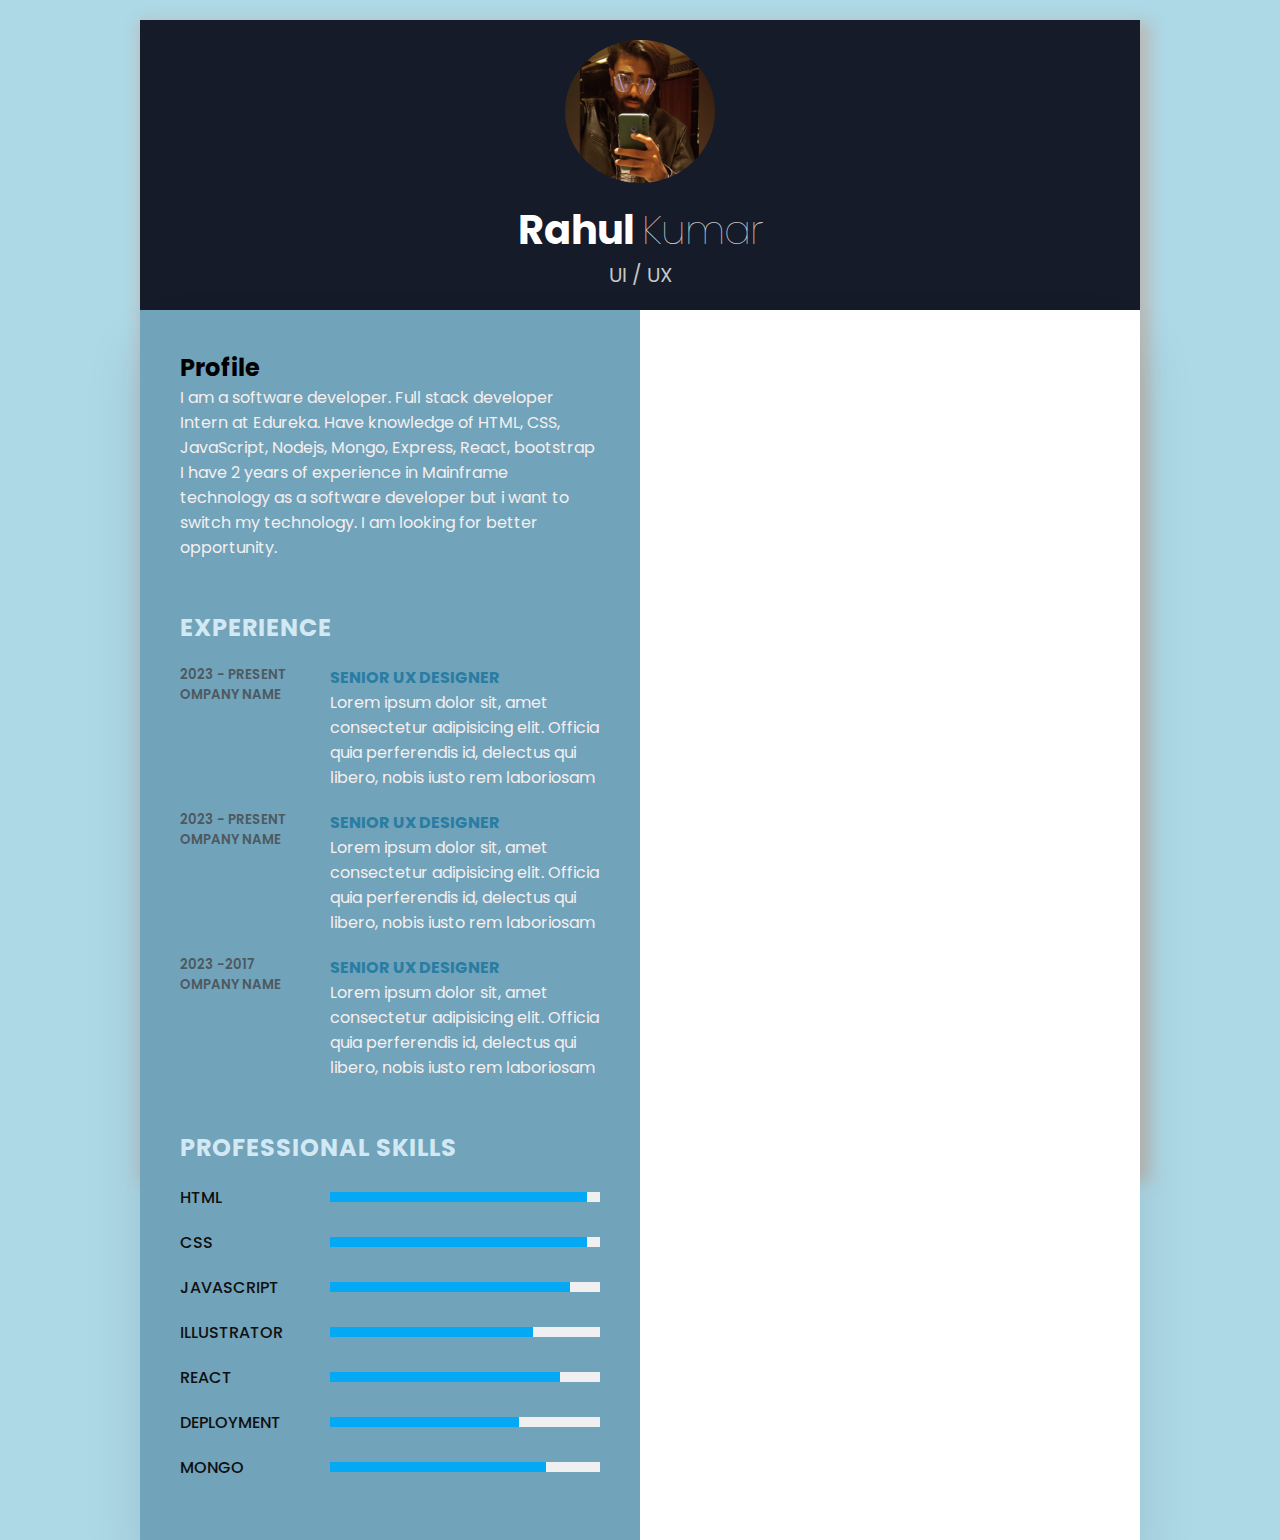
==== main.html @ c04d4c19 "add code" ====
<!DOCTYPE html>
<html lang="en">
<head>
    <meta charset="UTF-8">
    <meta name="viewport" content="width=device-width, initial-scale=1.0">
    <title>Main Document</title>
    <link rel="stylesheet" href="stylemain.css">
</head>
<body>

    <div class="main">
        <div class="top-section">
            <img src="rahulPM.jpg" class="profile" >
            <p class="r1">Rahul <span>Kumar</span></p>
            <p class="r2">UI / UX </p>
        </div>


    <div class="container">
        <div class="left-side">
            <div class="about">
                <h2 class="title">Profile</h2>
                <p>I am a software developer. Full stack developer Intern at Edureka. Have knowledge of HTML, CSS, JavaScript, Nodejs, Mongo, Express, React, bootstrap
                    I have 2 years of experience in Mainframe technology as a software developer but i want to switch my technology. I am looking for better opportunity.</p>
        
            </div>
            <div class="about">
                <h2 class="title2">experience</h2>
                <div class="box">
                  <div class="year-company">
                    <h5>2023 - Present</h5>
                    <h5>ompany Name</h5>
                  </div>
                  <div class="text">
                    <h4>senior UX designer</h4>
                    <p>Lorem ipsum dolor sit, amet consectetur adipisicing elit. Officia quia perferendis id, delectus qui libero, nobis iusto rem laboriosam</p>
                  </div>
                </div>
                <div class="box">
                    <div class="year-company">
                      <h5>2023 - Present</h5>
                      <h5>ompany Name</h5>
                    </div>
                    <div class="text">
                      <h4>senior UX designer</h4>
                      <p>Lorem ipsum dolor sit, amet consectetur adipisicing elit. Officia quia perferendis id, delectus qui libero, nobis iusto rem laboriosam</p>
                    </div>
                  </div>
                  <div class="box">
                    <div class="year-company">
                      <h5>2023 -2017</h5>
                      <h5>ompany Name</h5>
                    </div>
                    <div class="text">
                      <h4>senior UX designer</h4>
                      <p>Lorem ipsum dolor sit, amet consectetur adipisicing elit. Officia quia perferendis id, delectus qui libero, nobis iusto rem laboriosam</p>
                    </div>
                  </div>
               </div>

               <div class="about skills">
                <h2 class="title2">Professional Skills</h2>
                <div class="box">
                    <h4>HTML</h4>
                    <div class="percent">
                        <div style="width: 95%;"></div>
                    </div>
                </div>
                <div class="box">
                    <h4>CSS</h4>
                    <div class="percent">
                        <div style="width: 95%;"></div>
                    </div>
                </div>
                <div class="box">
                    <h4>JavaScript</h4>
                    <div class="percent">
                        <div style="width: 89%;"></div>
                    </div>
                </div>
                <div class="box">
                    <h4>Illustrator</h4>
                    <div class="percent">
                        <div style="width: 75%;"></div>
                    </div>
                </div>
                <div class="box">
                    <h4>React</h4>
                    <div class="percent">
                        <div style="width: 85%;"></div>
                    </div>
                </div>
                <div class="box">
                    <h4>Deployment</h4>
                    <div class="percent">
                        <div style="width: 70%;"></div>
                    </div>
                </div>
                <div class="box">
                    <h4>Mongo</h4>
                    <div class="percent">
                        <div style="width: 80%;"></div>
                    </div>
                </div>
               </div>

            


        </div>
        <div class="right-side"></div>
      </div>
</body>
</html>
---- stylemain.css ----
@import url('https://fonts.googleapis.com/css?family=Poppins:200,300,400,500,600,700,800,900&display=swap');
*{
    margin: 0;
    padding: 0;
    box-sizing: border-box;
    font-family: 'poppins' , sans-serif;
}
body{
    background: lightblue;
    display: flex;
    justify-content: center;
    align-items: center;
    min-height: 100vh;
}
.container{
    position: relative;
    width: 100%;
    max-width: 1000px;
    min-height: 1000px;
    background: #fff;
    display: grid;
    grid-template-columns: 1fr 1fr;
    box-shadow: 0 35px 55px rgba(0, 0, 0, 0.1);
}

.container .left-side{

position: relative;
background: #71a3ba;
padding: 40px;
}

.container .right-side{

    position: relative;
    background: #fff ;
    padding: 40px;
    }


    .main{
        height: 1150px;
        width: 1000px;
        background-color: white;
        box-shadow: 5px 7px 15px 5px #b9b9b6;
        margin: 20px auto;
    }
    .top-section{
        background-color: #151b29;
        text-align: center;
        padding: 20px;
    }
    .profile{
        width: 150px;
        border-radius: 50%;
    }
    .r1{
        color: white;
        font-size: 40px;
        font-weight: bold;
        margin: 0px;
        margin-top: 10px;
    }
    .r1 span{
        font-weight: 100;
        color: #c7c7c7;
    }
    
    .r2{
        font-size: 20px;
        color:  #c7c7c7;
    
    }

    .about{
        margin-bottom: 50px;
        
    }
    .about:last-child{
        margin-bottom: 0;
    }

    .title2{
        color: #d2e9f4;
        text-transform: uppercase;
        letter-spacing: 1px;
        margin-bottom: 10px;

    }
    p{

        color: #f5efef;
    }

    .about .box{
        display: flex;
        flex-direction: row;
        margin: 20px 0;
    }

    .about .box .year-company{
        min-width: 150px;
    }

    .about .box .year-company h5{
        text-transform: uppercase;
        color: #4e595f;
        font-weight: 600;
    }

    .about .box .text h4{
        text-transform: uppercase;
        color: #2a7da2;
        font-size: 16px;
    }

    .skills .box{
        position: relative;
        width: 100%;
        display: grid;
        grid-template-columns: 150px 1fr;
        justify-content: center;
        align-items: center;
    }

    .skills .box h4{
        text-transform: uppercase;
        color: #0f0f10;
        font-weight: 500;
    }

    .skills .box .percent{
        position: relative;
        width: 100%;
        height: 10px;
        background: #f0f0f0;
    }

    .skills .box .percent div{
        position: absolute;
        top: 0;
        left: 0;
        height: 100%;
        background: #03a9f4;
    }
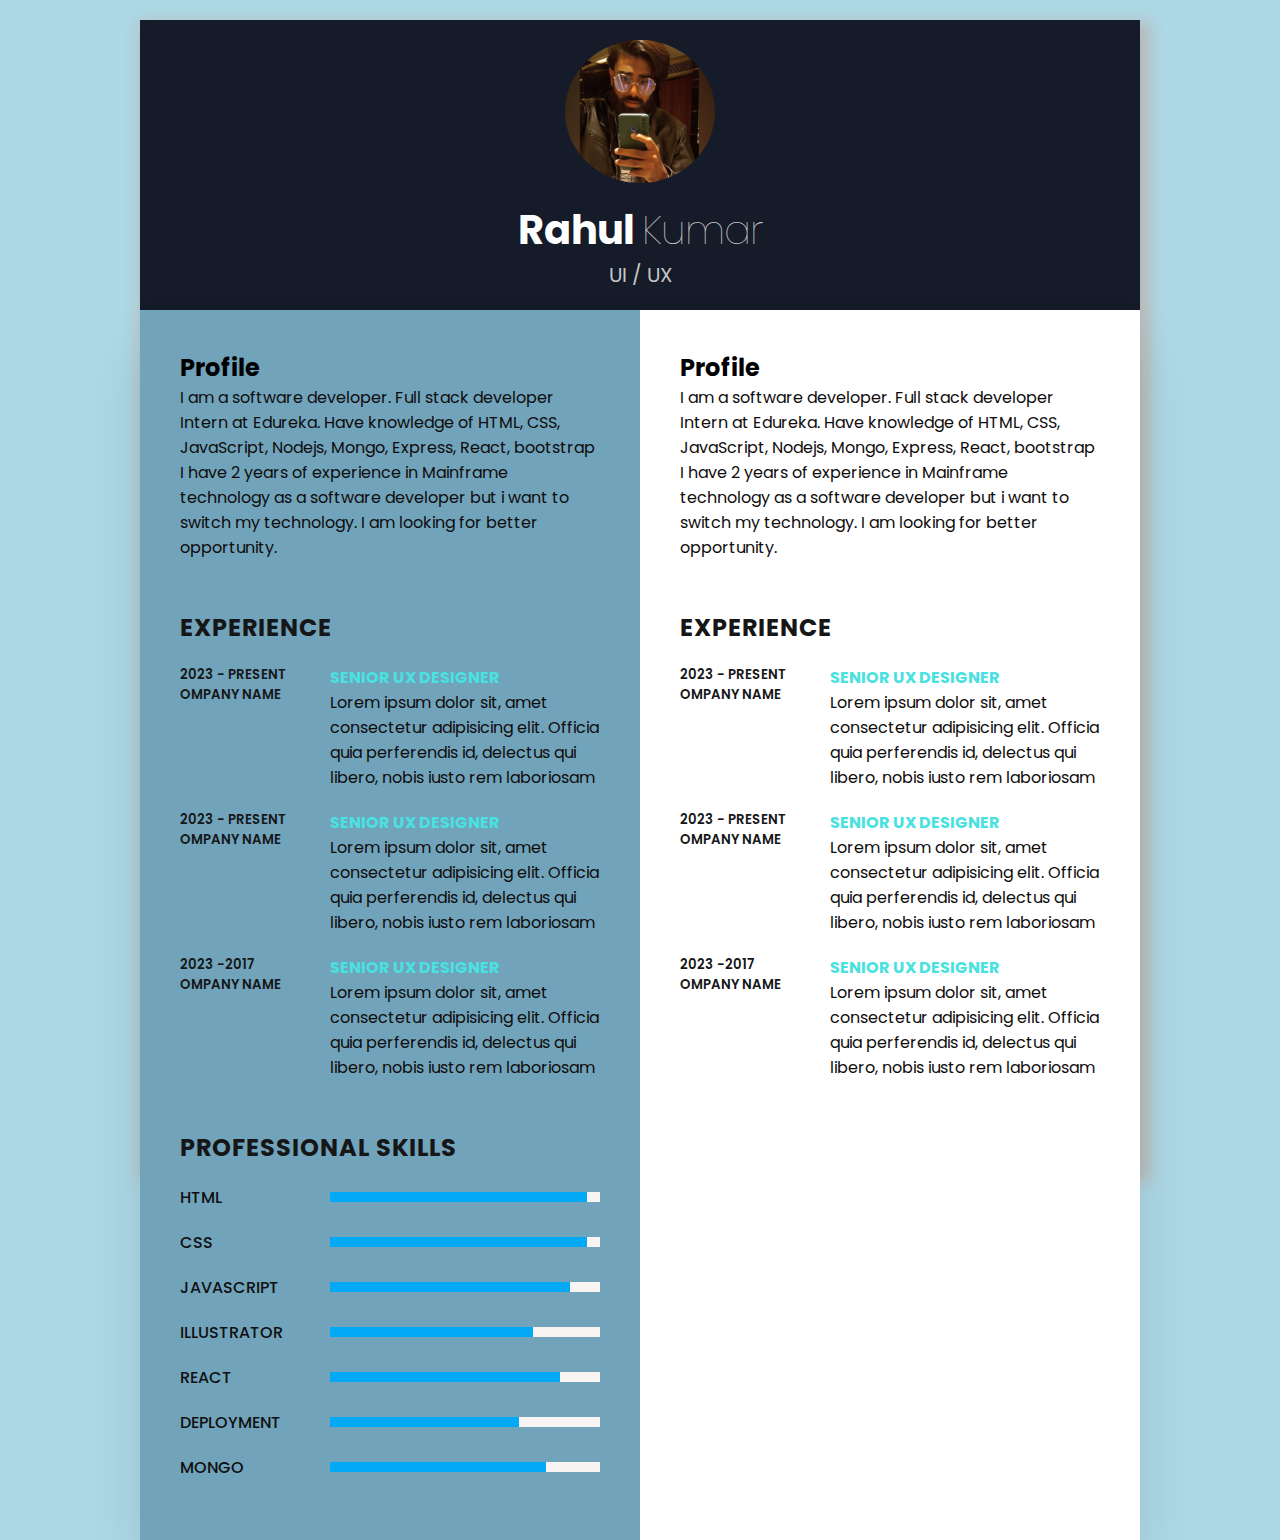
==== commit 76902715: "add" ====
--- a/main.html
+++ b/main.html
@@ -110,7 +110,48 @@
 
 
         </div>
-        <div class="right-side"></div>
+        <div class="right-side">
+            <div class="about">
+                <h2 class="title">Profile</h2>
+                <p>I am a software developer. Full stack developer Intern at Edureka. Have knowledge of HTML, CSS, JavaScript, Nodejs, Mongo, Express, React, bootstrap
+                    I have 2 years of experience in Mainframe technology as a software developer but i want to switch my technology. I am looking for better opportunity.</p>
+        
+            </div>
+            <div class="about">
+                <h2 class="title2">experience</h2>
+                <div class="box">
+                  <div class="year-company">
+                    <h5>2023 - Present</h5>
+                    <h5>ompany Name</h5>
+                  </div>
+                  <div class="text">
+                    <h4>senior UX designer</h4>
+                    <p>Lorem ipsum dolor sit, amet consectetur adipisicing elit. Officia quia perferendis id, delectus qui libero, nobis iusto rem laboriosam</p>
+                  </div>
+                </div>
+                <div class="box">
+                    <div class="year-company">
+                      <h5>2023 - Present</h5>
+                      <h5>ompany Name</h5>
+                    </div>
+                    <div class="text">
+                      <h4>senior UX designer</h4>
+                      <p>Lorem ipsum dolor sit, amet consectetur adipisicing elit. Officia quia perferendis id, delectus qui libero, nobis iusto rem laboriosam</p>
+                    </div>
+                  </div>
+                  <div class="box">
+                    <div class="year-company">
+                      <h5>2023 -2017</h5>
+                      <h5>ompany Name</h5>
+                    </div>
+                    <div class="text">
+                      <h4>senior UX designer</h4>
+                      <p>Lorem ipsum dolor sit, amet consectetur adipisicing elit. Officia quia perferendis id, delectus qui libero, nobis iusto rem laboriosam</p>
+                    </div>
+                  </div>
+               </div>
+        </div>
+        
       </div>
 </body>
 </html>--- a/stylemain.css
+++ b/stylemain.css
@@ -81,15 +81,17 @@
     }
 
     .title2{
-        color: #d2e9f4;
+        color: #161617;
         text-transform: uppercase;
         letter-spacing: 1px;
         margin-bottom: 10px;
 
     }
+
+   
     p{
 
-        color: #f5efef;
+        color: #0f0c0c;
     }
 
     .about .box{
@@ -104,13 +106,13 @@
 
     .about .box .year-company h5{
         text-transform: uppercase;
-        color: #4e595f;
+        color: #151718;
         font-weight: 600;
     }
 
     .about .box .text h4{
         text-transform: uppercase;
-        color: #2a7da2;
+        color: #4ae1e1;
         font-size: 16px;
     }
 
@@ -133,7 +135,7 @@
         position: relative;
         width: 100%;
         height: 10px;
-        background: #f0f0f0;
+        background: #f9f4f4;
     }
 
     .skills .box .percent div{
